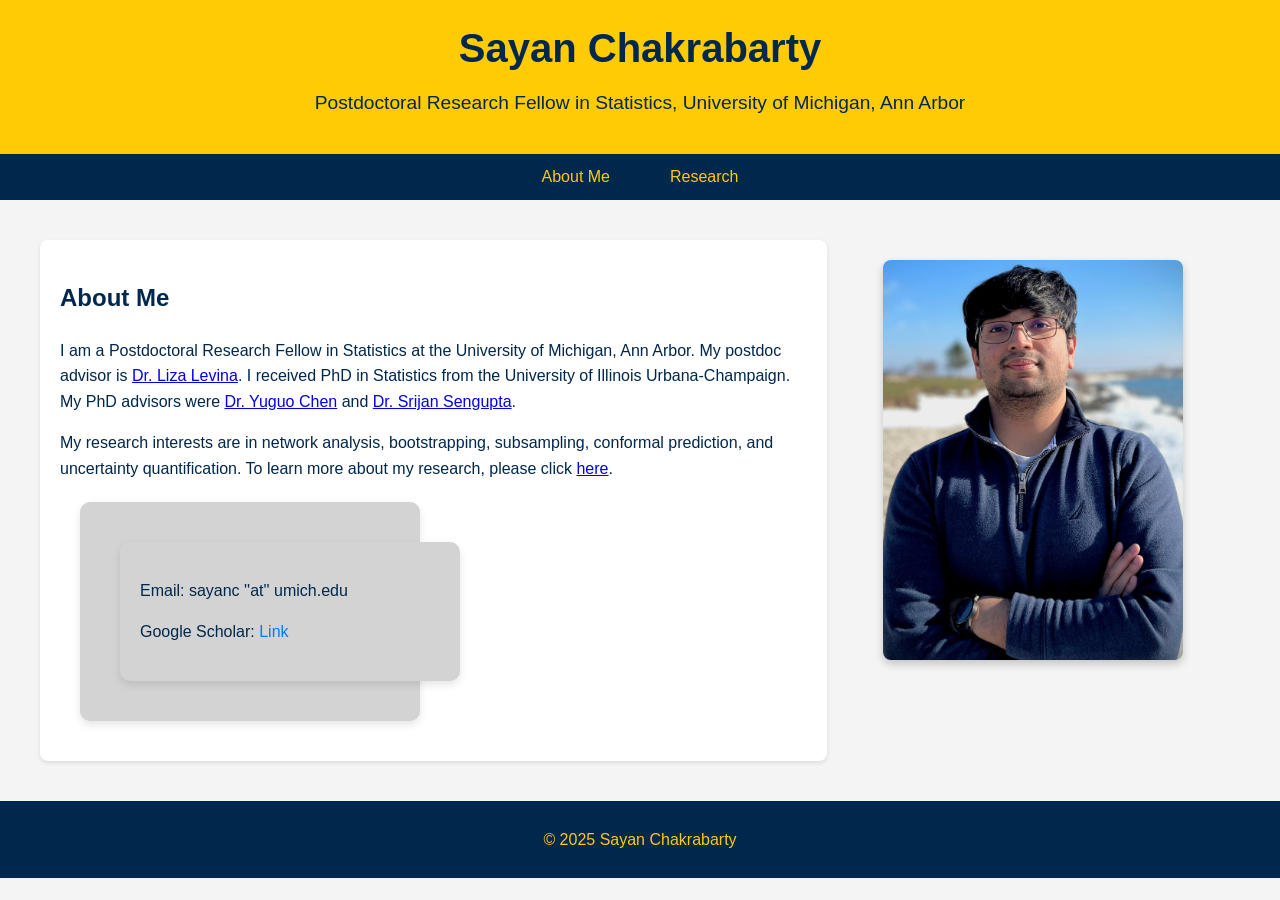
==== index.html @ 30eb1f75 "Update index.html" ====
<!DOCTYPE html>
<html lang="en">
<head>
    <meta charset="UTF-8">
    <meta name="viewport" content="width=device-width, initial-scale=1.0">
    <title>Sayan Chakrabarty</title>
    <link rel="stylesheet" href="styles.css">
    <script defer src="script.js"></script>
</head>
<body>
    <header>
        <div class="header-container">
            <h1 class="name">Sayan Chakrabarty</h1>
            <p class="affiliation">Postdoctoral Research Fellow in Statistics, University of Michigan, Ann Arbor</p>
        </div>
    </header>
    <nav>
        <ul class="nav-bar">
            <li><a href="#" data-tab="about">About Me</a></li>
<!--             <li><a href="#" data-tab="education">Education</a></li> -->
            <li><a href="#" data-tab="research">Research</a></li>
<!--             <li><a href="#" data-tab="experience">Experience</a></li>
            <li><a href="#" data-tab="contact">Contact</a></li> -->
        </ul>
    </nav>
    <main class="landing-page">
        <section class="about-container">
            <div class="about-text">
                <h2>About Me</h2>
                <p>I am a Postdoctoral Research Fellow in Statistics at the University of Michigan, Ann Arbor. My postdoc advisor is <a href="https://sites.google.com/umich.edu/elevina">Dr. Liza Levina</a>. I received PhD in Statistics from the University of Illinois Urbana-Champaign. My PhD advisors were <a href="https://publish.illinois.edu/yuguo/">Dr. Yuguo Chen</a> and <a href="https://sites.google.com/ncsu.edu/srijansengupta">Dr. Srijan Sengupta</a>.</p> 
                <p>My research interests are in network analysis, bootstrapping, subsampling, conformal prediction, and uncertainty quantification. To learn more about my research, please click <a href="#research">here</a>.</p>
                <section class="info-box">
            <div class="info-box">
        <p>Email: sayanc ''at''  umich.edu</p>
        <p>Google Scholar: <a href="https://scholar.google.com/citations?user=nLr_7kcAAAAJ&hl=en">Link</a></p>
    </div>
        </section>
            </div>
            <div class="about-image">
                <img src="profile-pic.jpg" alt="Your Photo" class="profile-pic">
            </div>
        </section>
    </main>
    
    <footer>
        <p>&copy; 2025 Sayan Chakrabarty</p>
    </footer>
</body>
</html>
---- styles.css ----
/* General Styles */
body {
    font-family: Arial, sans-serif;
    margin: 0;
    padding: 0;
    line-height: 1.6;
    background-color: #f4f4f4;
    color: #00274C; /* Blue for text */
}

header {
    background: #FFCB05; /* Maize background */
    color: #00274C; /* Blue text */
    padding: 1rem 0;
    text-align: center;
}

.header-container {
    max-width: 1200px;
    margin: 0 auto;
    text-align: center;
}

.name {
    font-size: 2.5rem;
    margin: 0;
}

.affiliation {
    font-size: 1.2rem;
    margin-top: 0.5rem;
}

/* Navigation Bar */
nav {
    background: #00274C; /* Blue background */
}

.nav-bar {
    display: flex;
    justify-content: center;
    list-style: none;
    margin: 0;
    padding: 0;
}

.nav-bar li {
    margin: 0 15px;
}

.nav-bar li a {
    text-decoration: none;
    color: #FFCB05; /* Maize for links */
    padding: 10px 15px;
    display: block;
}

.nav-bar li a:hover {
    background: #FFCB05;
    color: #00274C; /* Invert colors on hover */
    border-radius: 5px;
}

/* Landing Page Layout */
.landing-page {
    max-width: 1200px;
    margin: 20px auto;
    display: flex;
    gap: 20px;
    padding: 20px;
}

.about-container {
    display: flex;
    width: 100%;
    align-items: flex-start;
}

.about-text {
    flex: 2; /* Left 2/3 */
    background: #fff;
    padding: 20px;
    border-radius: 8px;
    box-shadow: 0 2px 4px rgba(0, 0, 0, 0.1);
}

.about-image {
    flex: 1; /* Right 1/3 */
    display: flex;
    justify-content: center;
    align-items: center;
    padding: 20px;
}

.profile-pic {
    width: 100%;
    max-width: 300px;
    height: auto;
    border-radius: 8px; /* Rectangle with slightly rounded corners */
    box-shadow: 0 4px 8px rgba(0, 0, 0, 0.2);
}

.info-box {
            background-color: #D3D3D3; /* Light Gray */
            padding: 20px;
            border-radius: 10px;
            width: 300px;
            margin: 20px;
            box-shadow: 0 4px 8px rgba(0, 0, 0, 0.1);
        }
        .info-box a {
            color: #007bff;
            text-decoration: none;
        }
        .info-box a:hover {
            text-decoration: underline;
        }

/* Footer */
footer {
    text-align: center;
    padding: 10px 0;
    background: #00274C;
    color: #FFCB05;
}
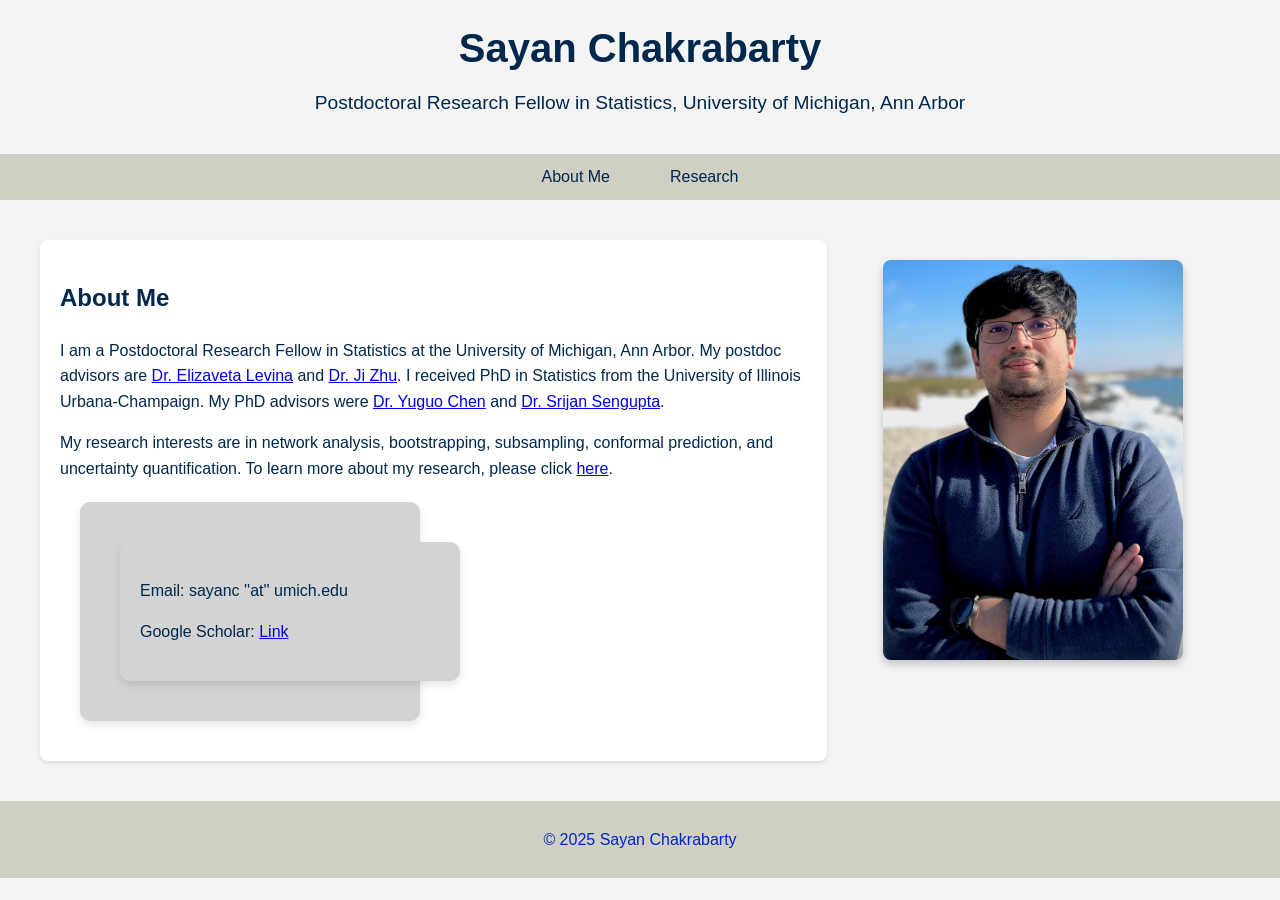
==== commit 1fa76404: "Update postdoc advisor information in index.html" ====
--- a/index.html
+++ b/index.html
@@ -27,7 +27,7 @@
         <section class="about-container">
             <div class="about-text">
                 <h2>About Me</h2>
-                <p>I am a Postdoctoral Research Fellow in Statistics at the University of Michigan, Ann Arbor. My postdoc advisor is <a href="https://sites.google.com/umich.edu/elevina">Dr. Liza Levina</a>. I received PhD in Statistics from the University of Illinois Urbana-Champaign. My PhD advisors were <a href="https://publish.illinois.edu/yuguo/">Dr. Yuguo Chen</a> and <a href="https://sites.google.com/ncsu.edu/srijansengupta">Dr. Srijan Sengupta</a>.</p> 
+                <p>I am a Postdoctoral Research Fellow in Statistics at the University of Michigan, Ann Arbor. My postdoc advisors are <a href="https://sites.google.com/umich.edu/elevina">Dr. Elizaveta Levina</a> and <a href="https://dept.stat.lsa.umich.edu/~jizhu/">Dr. Ji Zhu</a>. I received PhD in Statistics from the University of Illinois Urbana-Champaign. My PhD advisors were <a href="https://publish.illinois.edu/yuguo/">Dr. Yuguo Chen</a> and <a href="https://sites.google.com/ncsu.edu/srijansengupta">Dr. Srijan Sengupta</a>.</p> 
                 <p>My research interests are in network analysis, bootstrapping, subsampling, conformal prediction, and uncertainty quantification. To learn more about my research, please click <a href="#research">here</a>.</p>
                 <section class="info-box">
             <div class="info-box">
--- a/styles.css
+++ b/styles.css
@@ -9,7 +9,7 @@
 }
 
 header {
-    background: #FFCB05; /* Maize background */
+    background: #F4F4F4; /* Maize background */
     color: #00274C; /* Blue text */
     padding: 1rem 0;
     text-align: center;
@@ -33,7 +33,7 @@
 
 /* Navigation Bar */
 nav {
-    background: #00274C; /* Blue background */
+    background: #CFCFC4; /* Blue background */
 }
 
 .nav-bar {
@@ -50,14 +50,14 @@
 
 .nav-bar li a {
     text-decoration: none;
-    color: #FFCB05; /* Maize for links */
+    color: #00274C; /* Maize for links */
     padding: 10px 15px;
     display: block;
 }
 
 .nav-bar li a:hover {
-    background: #FFCB05;
-    color: #00274C; /* Invert colors on hover */
+    background: #0027C4;
+    color: #CFCFC4; /* Invert colors on hover */
     border-radius: 5px;
 }
 
@@ -108,18 +108,18 @@
             margin: 20px;
             box-shadow: 0 4px 8px rgba(0, 0, 0, 0.1);
         }
-        .info-box a {
+/*         .info-box a {
             color: #007bff;
             text-decoration: none;
         }
         .info-box a:hover {
             text-decoration: underline;
-        }
+        } */
 
 /* Footer */
 footer {
     text-align: center;
     padding: 10px 0;
-    background: #00274C;
-    color: #FFCB05;
+    background: #CFCFC4;
+    color: #0027C4;
 }
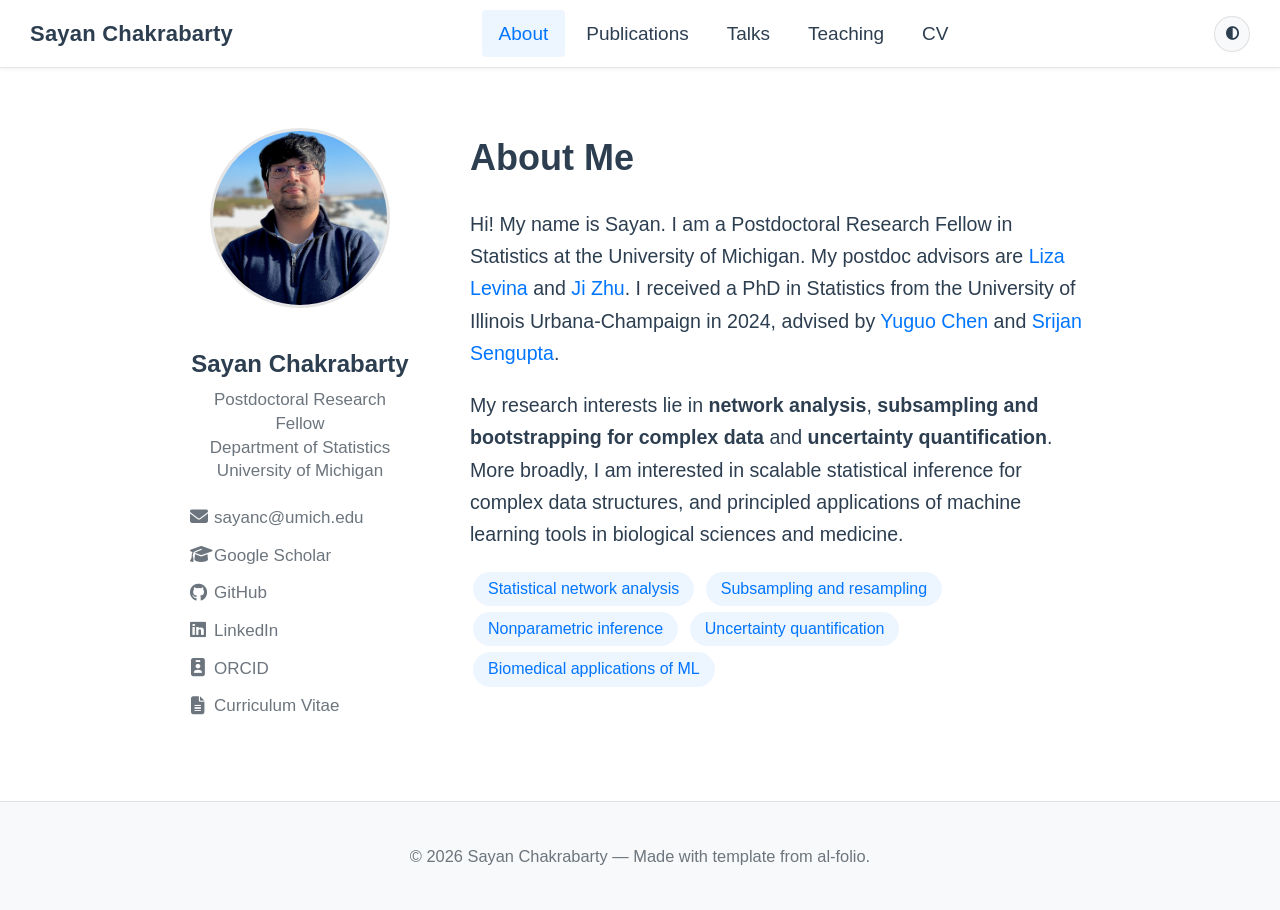
==== commit e25116b3: "Change to new website design, add CV, publications, talks, and teaching pages." ====
--- a/index.html
+++ b/index.html
@@ -1,49 +1,154 @@
 <!DOCTYPE html>
 <html lang="en">
 <head>
-    <meta charset="UTF-8">
-    <meta name="viewport" content="width=device-width, initial-scale=1.0">
-    <title>Sayan Chakrabarty</title>
-    <link rel="stylesheet" href="styles.css">
-    <script defer src="script.js"></script>
+  <meta charset="UTF-8" />
+  <meta name="viewport" content="width=device-width, initial-scale=1.0" />
+  <title>Sayan Chakrabarty</title>
+  <link rel="stylesheet" href="assets/css/main.css" />
+  <!-- Font Awesome for icons -->
+  <link rel="stylesheet" href="https://cdnjs.cloudflare.com/ajax/libs/font-awesome/6.4.0/css/all.min.css" />
+  <script src="assets/js/theme-toggle.js" defer></script>
+  <script src="assets/js/mobile-nav.js" defer></script>
 </head>
 <body>
-    <header>
-        <div class="header-container">
-            <h1 class="name">Sayan Chakrabarty</h1>
-            <p class="affiliation">Postdoctoral Research Fellow in Statistics, University of Michigan, Ann Arbor</p>
+
+  <!-- ===== Navbar ===== -->
+  <nav class="navbar">
+    <a class="navbar-brand" href="index.html">Sayan Chakrabarty</a>
+    <ul class="navbar-nav">
+      <li><a href="index.html" class="active">About</a></li>
+      <li><a href="publications.html">Publications</a></li>
+      <li><a href="talks.html">Talks</a></li>
+      <li><a href="teaching.html">Teaching</a></li>
+      <li><a href="cv.html">CV</a></li>
+    </ul>
+    <div class="navbar-actions">
+      <button class="menu-toggle" type="button" aria-label="Toggle navigation menu" aria-expanded="false" title="Menu">
+        <i class="fas fa-bars" aria-hidden="true"></i>
+      </button>
+      <button class="theme-toggle" type="button" aria-label="Toggle color mode" title="Toggle color mode">
+        <i class="fas fa-moon" aria-hidden="true"></i>
+      </button>
+    </div>
+  </nav>
+
+  <!-- ===== Main Content ===== -->
+  <main class="page-content">
+    <div class="about-grid">
+
+      <!-- Left: Profile Column -->
+      <div class="profile-column">
+        <img src="profile-pic.jpg" alt="Sayan Chakrabarty" />
+        <h2>Sayan Chakrabarty</h2>
+        <p class="affiliation">Postdoctoral Research Fellow<br>Department of Statistics<br>University of Michigan</p>
+
+        <div class="social-links">
+          <a href="mailto:sayanc@umich.edu">
+            <span class="icon"><i class="fas fa-envelope"></i></span>
+            sayanc@umich.edu
+          </a>
+          <a href="https://scholar.google.com/citations?user=nLr_7kcAAAAJ&hl=en" target="_blank">
+            <span class="icon"><i class="fas fa-graduation-cap"></i></span>
+            Google Scholar
+          </a>
+          <a href="https://github.com/sayan-ch" target="_blank">
+            <span class="icon"><i class="fab fa-github"></i></span>
+            GitHub
+          </a>
+           <a href="https://www.linkedin.com/in/sayanchakra/" target="_blank">
+            <span class="icon"><i class="fab fa-linkedin"></i></span>
+            LinkedIn
+          </a>
+          <a href="https://orcid.org/0000-0003-2372-2076" target="_blank">
+            <span class="icon"><i class="fas fa-id-badge"></i></span>
+            ORCID
+          <a href="cv.html">
+            <span class="icon"><i class="fas fa-file-alt"></i></span>
+            Curriculum Vitae
+          </a>
         </div>
-    </header>
-    <nav>
-        <ul class="nav-bar">
-            <li><a href="#" data-tab="about">About Me</a></li>
-<!--             <li><a href="#" data-tab="education">Education</a></li> -->
-            <li><a href="#" data-tab="research">Research</a></li>
-<!--             <li><a href="#" data-tab="experience">Experience</a></li>
-            <li><a href="#" data-tab="contact">Contact</a></li> -->
-        </ul>
-    </nav>
-    <main class="landing-page">
-        <section class="about-container">
-            <div class="about-text">
-                <h2>About Me</h2>
-                <p>I am a Postdoctoral Research Fellow in Statistics at the University of Michigan, Ann Arbor. My postdoc advisors are <a href="https://sites.google.com/umich.edu/elevina">Dr. Elizaveta Levina</a> and <a href="https://dept.stat.lsa.umich.edu/~jizhu/">Dr. Ji Zhu</a>. I received PhD in Statistics from the University of Illinois Urbana-Champaign. My PhD advisors were <a href="https://publish.illinois.edu/yuguo/">Dr. Yuguo Chen</a> and <a href="https://sites.google.com/ncsu.edu/srijansengupta">Dr. Srijan Sengupta</a>.</p> 
-                <p>My research interests are in network analysis, bootstrapping, subsampling, conformal prediction, and uncertainty quantification. To learn more about my research, please click <a href="#research">here</a>.</p>
-                <section class="info-box">
-            <div class="info-box">
-        <p>Email: sayanc ''at''  umich.edu</p>
-        <p>Google Scholar: <a href="https://scholar.google.com/citations?user=nLr_7kcAAAAJ&hl=en">Link</a></p>
+      </div>
+
+      <!-- Right: Bio Column -->
+      <div class="bio-column">
+        <h1>About Me</h1>
+
+        <p>
+          Hi! My name is Sayan. I am a Postdoctoral Research Fellow in Statistics at the University of Michigan.
+          My postdoc advisors are
+          <a href="https://sites.google.com/umich.edu/elevina" target="_blank">Liza Levina</a> and
+          <a href="https://dept.stat.lsa.umich.edu/~jizhu/" target="_blank">Ji Zhu</a>.
+          <!-- I am also collaborating with
+          <a href="#">Prof. Snigdha Panigrahi</a>,
+          <a href="#">Prof. Shelly Flagel</a>, and
+          <a href="#">Prof. Akbar Awaljee</a>. -->
+          I received a PhD in Statistics from the University of Illinois Urbana-Champaign in 2024, advised by
+          <a href="https://publish.illinois.edu/yuguo/" target="_blank">Yuguo Chen</a> and
+          <a href="https://sites.google.com/ncsu.edu/srijansengupta" target="_blank">Srijan Sengupta</a>.
+        </p>
+
+        <p>
+          My research interests lie in <strong>network analysis</strong>, <strong>subsampling and bootstrapping
+          for complex data</strong> and
+          <strong>uncertainty quantification</strong>. More broadly, I am interested in scalable statistical
+          inference for complex data structures, and principled applications of machine learning tools in
+          biological sciences and medicine.
+        </p>
+
+        <!-- <div class="intro-highlight">
+          <strong>Research Interests:</strong> Scalable inference for large networks, network bootstrap and
+          cross-validation, interpretability for network-assisted machine learning models, statistical methods
+          using randomization mechanisms, and applications of ML/AI in biomedical sciences.
+        </div> -->
+
+        <div>
+          <span class="tag-pill">Statistical network analysis</span>
+          <span class="tag-pill">Subsampling and resampling</span>
+          <span class="tag-pill">Nonparametric inference</span>
+          <span class="tag-pill">Uncertainty quantification</span>
+          <span class="tag-pill">Biomedical applications of ML</span>
+        </div>
+      </div>
     </div>
-        </section>
-            </div>
-            <div class="about-image">
-                <img src="profile-pic.jpg" alt="Your Photo" class="profile-pic">
-            </div>
-        </section>
-    </main>
-    
-    <footer>
-        <p>&copy; 2025 Sayan Chakrabarty</p>
-    </footer>
+
+    <!-- ===== News Section ===== -->
+    <!-- <div class="news-section">
+      <h2 class="section-title">News</h2>
+      <table class="news-table">
+        <tr>
+          <td>Mar 2026</td>
+          <td>Gave a lightning talk at <em>Recent Advances in Random Networks</em> (Chicago, USA) and presented a poster on Network Cross-Validation and Model Selection via Subsampling. Received a Travel Award from IMSI.</td>
+        </tr>
+        <tr>
+          <td>2025</td>
+          <td>Paper <a href="publications.html"><em>Network Cross-Validation and Model Selection via Subsampling</em></a> is under revision at <em>JRSS-B</em>. Preprint available on arXiv (2504.06903).</td>
+        </tr>
+        <tr>
+          <td>2025</td>
+          <td>Gave invited and contributed talks at multiple conferences including ICSDS (Seville), ICMS (London), JSM (Nashville), and IISA (Lincoln). Received two travel awards from IMS and IISA.</td>
+        </tr>
+        <tr>
+          <td>2025</td>
+          <td>Paper <a href="publications.html"><em>Subsampling Based Community Detection for Large Networks</em></a> published in <em>Statistica Sinica</em> (35) 1627–1648.</td>
+        </tr>
+        <tr>
+          <td>2024</td>
+          <td>Started as Postdoctoral Research Fellow at the University of Michigan, working with Profs. Elizaveta Levina and Ji Zhu.</td>
+        </tr>
+        <tr>
+          <td>2024</td>
+          <td>Received PhD in Statistics from the University of Illinois Urbana-Champaign.</td>
+        </tr>
+      </table>
+    </div> -->
+  </main>
+
+  <!-- ===== Footer ===== -->
+  <footer>
+    <p>&copy; 2026 Sayan Chakrabarty &mdash; Made with template from
+      <a href="https://github.com/alshedivat/al-folio" target="_blank">al-folio</a>.
+    </p>
+  </footer>
+
 </body>
 </html>
--- a/assets/css/main.css
+++ b/assets/css/main.css
@@ -0,0 +1,794 @@
+/* ===========================
+   Al-Folio Theme - Main CSS
+   =========================== */
+
+:root {
+  --global-bg-color: #ffffff;
+  --global-code-bg-color: #f8f9fa;
+  --global-text-color: #2c3e50;
+  --global-text-color-light: #6c757d;
+  --global-theme-color: #0075ff;
+  --global-hover-color: #0057bb;
+  --global-hover-text-color: #ffffff;
+  --global-footer-bg-color: #f8f9fa;
+  --global-footer-text-color: #6c757d;
+  --global-distill-app-color: #6c6c6c;
+  --global-divider-color: rgba(0,0,0,.1);
+  --global-card-bg-color: #ffffff;
+  --global-badge-color: #adb5bd;
+  --global-theme-tint: rgba(0,117,255,0.07);
+  color-scheme: light;
+}
+
+:root[data-theme="light"] {
+  color-scheme: light;
+}
+
+:root[data-theme="dark"] {
+  --global-bg-color: #0f141c;
+  --global-code-bg-color: #1b2430;
+  --global-text-color: #e6edf5;
+  --global-text-color-light: #b5c0ce;
+  --global-theme-color: #7aa2ff;
+  --global-hover-color: #9bb8ff;
+  --global-hover-text-color: #0f141c;
+  --global-footer-bg-color: #131c27;
+  --global-footer-text-color: #b5c0ce;
+  --global-distill-app-color: #b5c0ce;
+  --global-divider-color: rgba(255,255,255,0.14);
+  --global-card-bg-color: #121a25;
+  --global-badge-color: #8ea1b5;
+  --global-theme-tint: rgba(122,162,255,0.16);
+  color-scheme: dark;
+}
+
+@media (prefers-color-scheme: dark) {
+  :root:not([data-theme]) {
+    --global-bg-color: #0f141c;
+    --global-code-bg-color: #1b2430;
+    --global-text-color: #e6edf5;
+    --global-text-color-light: #b5c0ce;
+    --global-theme-color: #7aa2ff;
+    --global-hover-color: #9bb8ff;
+    --global-hover-text-color: #0f141c;
+    --global-footer-bg-color: #131c27;
+    --global-footer-text-color: #b5c0ce;
+    --global-distill-app-color: #b5c0ce;
+    --global-divider-color: rgba(255,255,255,0.14);
+    --global-card-bg-color: #121a25;
+    --global-badge-color: #8ea1b5;
+    --global-theme-tint: rgba(122,162,255,0.16);
+    color-scheme: dark;
+  }
+}
+
+* {
+  box-sizing: border-box;
+}
+
+html {
+  font-size: 125%;
+  scroll-behavior: smooth;
+}
+
+body {
+  font-family: "Source Sans Pro", -apple-system, BlinkMacSystemFont, "Segoe UI", Roboto, Oxygen, Ubuntu, Cantarell, "Fira Sans", "Droid Sans", "Helvetica Neue", sans-serif;
+  font-size: 1rem;
+  color: var(--global-text-color);
+  background-color: var(--global-bg-color);
+  margin: 0;
+  padding: 0;
+  line-height: 1.65;
+  min-height: 100vh;
+  display: flex;
+  flex-direction: column;
+}
+
+/* ---- Navbar ---- */
+.navbar {
+  background-color: var(--global-bg-color);
+  border-bottom: 1px solid var(--global-divider-color);
+  position: sticky;
+  top: 0;
+  z-index: 1000;
+  padding: 0.5rem 1.5rem;
+  display: flex;
+  align-items: center;
+  justify-content: space-between;
+  box-shadow: 0 1px 4px rgba(0,0,0,0.06);
+}
+
+.navbar-brand {
+  font-size: 1.1rem;
+  font-weight: 600;
+  color: var(--global-text-color) !important;
+  text-decoration: none;
+  letter-spacing: 0.01em;
+}
+
+.navbar-brand:hover {
+  color: var(--global-theme-color) !important;
+}
+
+.navbar-nav {
+  list-style: none;
+  display: flex;
+  flex-wrap: wrap;
+  gap: 0.2rem;
+  margin: 0;
+  padding: 0;
+  align-items: center;
+}
+
+.navbar-nav li a {
+  color: var(--global-text-color);
+  text-decoration: none;
+  padding: 0.4rem 0.85rem;
+  border-radius: 4px;
+  font-size: 0.95rem;
+  transition: background 0.15s, color 0.15s;
+  display: block;
+}
+
+.navbar-nav li a:hover,
+.navbar-nav li a.active {
+  color: var(--global-theme-color);
+  background-color: var(--global-theme-tint);
+}
+
+.navbar-actions {
+  display: inline-flex;
+  align-items: center;
+  gap: 0.45rem;
+}
+
+.menu-toggle {
+  border: 1px solid var(--global-divider-color);
+  background: var(--global-code-bg-color);
+  color: var(--global-text-color);
+  width: 36px;
+  height: 36px;
+  border-radius: 999px;
+  display: none;
+  align-items: center;
+  justify-content: center;
+  cursor: pointer;
+  transition: background-color 0.15s, color 0.15s, border-color 0.15s;
+}
+
+.menu-toggle:hover {
+  background: var(--global-theme-tint);
+  border-color: var(--global-theme-color);
+  color: var(--global-theme-color);
+}
+
+.menu-toggle:focus-visible {
+  outline: 2px solid var(--global-theme-color);
+  outline-offset: 2px;
+}
+
+.theme-toggle {
+  border: 1px solid var(--global-divider-color);
+  background: var(--global-code-bg-color);
+  color: var(--global-text-color);
+  width: 36px;
+  height: 36px;
+  border-radius: 999px;
+  display: inline-flex;
+  align-items: center;
+  justify-content: center;
+  cursor: pointer;
+  transition: background-color 0.15s, color 0.15s, border-color 0.15s;
+}
+
+.theme-toggle:hover {
+  background: var(--global-theme-tint);
+  border-color: var(--global-theme-color);
+  color: var(--global-theme-color);
+}
+
+.theme-toggle:focus-visible {
+  outline: 2px solid var(--global-theme-color);
+  outline-offset: 2px;
+}
+
+/* ---- Main Content ---- */
+.page-content {
+  max-width: 960px;
+  margin: 0 auto;
+  padding: 3rem 1.5rem 4rem;
+  flex: 1 0 auto;
+}
+
+/* ---- Profile / About Layout ---- */
+.about-grid {
+  display: grid;
+  grid-template-columns: 220px 1fr;
+  gap: 3rem;
+  align-items: start;
+}
+
+.profile-column {
+  text-align: center;
+}
+
+.profile-column img {
+  width: 180px;
+  height: 180px;
+  object-fit: cover;
+  object-position: center 2%;
+  border-radius: 50%;
+  border: 3px solid var(--global-divider-color);
+  margin-bottom: 1rem;
+}
+
+.profile-column h2 {
+  font-size: 1.2rem;
+  font-weight: 600;
+  margin: 0.3rem 0 0.2rem;
+  color: var(--global-text-color);
+}
+
+.profile-column .affiliation {
+  font-size: 0.85rem;
+  color: var(--global-text-color-light);
+  margin: 0 0 1rem;
+  line-height: 1.4;
+}
+
+.social-links {
+  display: flex;
+  flex-direction: column;
+  gap: 0.4rem;
+  align-items: flex-start;
+  margin-top: 0.8rem;
+}
+
+.social-links a {
+  color: var(--global-text-color-light);
+  text-decoration: none;
+  font-size: 0.85rem;
+  display: flex;
+  align-items: center;
+  gap: 0.4rem;
+  transition: color 0.15s;
+}
+
+.social-links a:hover {
+  color: var(--global-theme-color);
+}
+
+.social-links .icon {
+  width: 16px;
+  text-align: center;
+  font-size: 0.9rem;
+}
+
+.bio-column h1 {
+  font-size: 1.8rem;
+  font-weight: 700;
+  margin: 0 0 1rem;
+  color: var(--global-text-color);
+}
+
+.bio-column p {
+  font-size: 0.98rem;
+  margin-bottom: 0.9rem;
+  color: var(--global-text-color);
+}
+
+.bio-column a {
+  color: var(--global-theme-color);
+  text-decoration: none;
+}
+
+.bio-column a:hover {
+  color: var(--global-hover-color);
+  text-decoration: underline;
+}
+
+/* ---- News Section ---- */
+.news-section {
+  margin-top: 2.5rem;
+}
+
+.section-title {
+  font-size: 1.25rem;
+  font-weight: 600;
+  border-bottom: 2px solid var(--global-divider-color);
+  padding-bottom: 0.5rem;
+  margin-bottom: 1.2rem;
+  color: var(--global-text-color);
+}
+
+.news-table {
+  width: 100%;
+  border-collapse: collapse;
+}
+
+.news-table tr td {
+  padding: 0.45rem 0.6rem;
+  vertical-align: top;
+  font-size: 0.9rem;
+  border-bottom: 1px solid var(--global-divider-color);
+}
+
+.news-table tr td:first-child {
+  white-space: nowrap;
+  color: var(--global-text-color-light);
+  font-weight: 500;
+  width: 100px;
+}
+
+.news-table tr:last-child td {
+  border-bottom: none;
+}
+
+/* ---- Page Headings ---- */
+.page-header {
+  font-size: 2rem;
+  font-weight: 700;
+  margin: 0 0 1.5rem;
+  padding-bottom: 0.5rem;
+  border-bottom: 2px solid var(--global-divider-color);
+}
+
+/* ---- CV Page ---- */
+.cv-section {
+  margin-bottom: 2.2rem;
+}
+
+.cv-section h3 {
+  font-size: 1.1rem;
+  font-weight: 700;
+  text-transform: uppercase;
+  letter-spacing: 0.05em;
+  color: var(--global-text-color);
+  border-bottom: 1px solid var(--global-divider-color);
+  padding-bottom: 0.4rem;
+  margin-bottom: 1rem;
+}
+
+.cv-entry {
+  display: flex;
+  justify-content: space-between;
+  align-items: flex-start;
+  margin-bottom: 1.1rem;
+}
+
+.cv-entry-left {
+  flex: 1;
+}
+
+.cv-entry-left strong {
+  display: block;
+  font-size: 0.97rem;
+}
+
+.cv-entry-left em {
+  font-size: 0.9rem;
+  color: var(--global-text-color-light);
+}
+
+.cv-entry-left .cv-detail {
+  display: block;
+  font-size: 0.88rem;
+  color: var(--global-text-color-light);
+  margin-top: 0.2rem;
+}
+
+.cv-detail-row {
+  display: flex;
+  justify-content: space-between;
+  align-items: flex-start;
+  gap: 1rem;
+  margin-top: 0.2rem;
+}
+
+.cv-detail-row .cv-detail {
+  margin-top: 0;
+  flex: 1;
+}
+
+.cv-detail-year {
+  font-size: 0.88rem;
+  color: var(--global-text-color-light);
+  text-align: right;
+  min-width: 130px;
+  white-space: nowrap;
+}
+
+.cv-entry-right {
+  font-size: 0.88rem;
+  color: var(--global-text-color-light);
+  text-align: right;
+  min-width: 130px;
+  padding-left: 1rem;
+  white-space: nowrap;
+}
+
+.cv-download-btn {
+  display: inline-flex;
+  align-items: center;
+  gap: 0.4rem;
+  background-color: var(--global-theme-color);
+  color: white !important;
+  padding: 0.5rem 1.1rem;
+  border-radius: 5px;
+  text-decoration: none !important;
+  font-size: 0.9rem;
+  margin-bottom: 2rem;
+  transition: background-color 0.15s;
+}
+
+.cv-download-btn:hover {
+  background-color: var(--global-hover-color);
+}
+
+/* ---- Research Page ---- */
+.research-card {
+  background: var(--global-card-bg-color);
+  border: 1px solid var(--global-divider-color);
+  border-radius: 8px;
+  padding: 1.4rem 1.5rem;
+  margin-bottom: 1.2rem;
+  transition: box-shadow 0.2s;
+}
+
+.research-card:hover {
+  box-shadow: 0 3px 14px rgba(0,0,0,0.08);
+}
+
+.research-card h4 {
+  font-size: 1.05rem;
+  font-weight: 600;
+  margin: 0 0 0.6rem;
+  color: var(--global-text-color);
+}
+
+.research-card p {
+  font-size: 0.92rem;
+  color: var(--global-text-color);
+  margin: 0;
+  line-height: 1.6;
+}
+
+.research-interests-grid {
+  display: grid;
+  grid-template-columns: repeat(auto-fit, minmax(260px, 1fr));
+  gap: 1.1rem;
+  margin-top: 0.5rem;
+}
+
+/* ---- Publications Page ---- */
+.pub-list {
+  list-style: none;
+  padding: 0;
+  margin: 0;
+}
+
+.pub-item {
+  display: flex;
+  gap: 1.2rem;
+  padding: 1.2rem 0;
+  border-bottom: 1px solid var(--global-divider-color);
+  align-items: flex-start;
+}
+
+.pub-item:last-child {
+  border-bottom: none;
+}
+
+.pub-year-badge {
+  min-width: 52px;
+  background: var(--global-theme-color);
+  color: white;
+  border-radius: 4px;
+  text-align: center;
+  font-size: 0.82rem;
+  font-weight: 600;
+  padding: 0.25rem 0.4rem;
+  line-height: 1.2;
+  margin-top: 0.15rem;
+  flex-shrink: 0;
+}
+
+.pub-year-badge.ongoing {
+  background: #6c757d;
+}
+
+.pub-content .pub-title {
+  font-size: 0.97rem;
+  font-weight: 600;
+  color: var(--global-text-color);
+  margin: 0 0 0.25rem;
+}
+
+.pub-content .pub-authors {
+  font-size: 0.88rem;
+  color: var(--global-text-color-light);
+  margin: 0 0 0.25rem;
+}
+
+.pub-content .pub-venue {
+  font-size: 0.88rem;
+  color: var(--global-text-color-light);
+  font-style: italic;
+  margin: 0 0 0.4rem;
+}
+
+.pub-links {
+  display: flex;
+  gap: 0.5rem;
+  flex-wrap: wrap;
+}
+
+.pub-badge {
+  display: inline-block;
+  padding: 0.15rem 0.6rem;
+  border-radius: 4px;
+  font-size: 0.78rem;
+  font-weight: 600;
+  text-decoration: none;
+  transition: opacity 0.15s;
+}
+
+.pub-badge:hover {
+  opacity: 0.8;
+  text-decoration: none;
+}
+
+.pub-badge.preprint {
+  background: #fff3cd;
+  color: #856404;
+  border: 1px solid #ffc107;
+}
+
+.pub-badge.article {
+  background: #d1e7dd;
+  color: #0f5132;
+  border: 1px solid #198754;
+}
+
+.pub-badge.revision {
+  background: #cfe2ff;
+  color: #084298;
+  border: 1px solid #0d6efd;
+}
+
+.pub-me {
+  font-weight: 700;
+  color: var(--global-text-color);
+}
+
+/* ---- Teaching Page ---- */
+.teaching-entry {
+  margin-bottom: 1.8rem;
+}
+
+.teaching-entry .inst-header {
+  display: flex;
+  justify-content: space-between;
+  align-items: flex-start;
+  margin-bottom: 0.5rem;
+}
+
+.teaching-entry .inst-name {
+  font-weight: 700;
+  font-size: 1rem;
+}
+
+.teaching-entry .inst-location {
+  font-size: 0.88rem;
+  color: var(--global-text-color-light);
+  text-align: right;
+}
+
+.teaching-role-group {
+  margin-bottom: 0.7rem;
+  padding-left: 0.8rem;
+  border-left: 3px solid var(--global-theme-color);
+}
+
+.teaching-role-group .role-title {
+  font-style: italic;
+  font-size: 0.9rem;
+  color: var(--global-text-color-light);
+  margin-bottom: 0.3rem;
+}
+
+.teaching-course-row {
+  display: flex;
+  justify-content: space-between;
+  font-size: 0.9rem;
+  padding: 0.2rem 0;
+}
+
+.teaching-course-row .course-code {
+  color: var(--global-text-color);
+}
+
+.teaching-course-row .course-term {
+  color: var(--global-text-color-light);
+  font-size: 0.85rem;
+}
+
+/* ---- Presentations Table ---- */
+.presentations-table {
+  width: 100%;
+  border-collapse: collapse;
+  font-size: 0.9rem;
+}
+
+.presentations-table thead tr {
+  background: var(--global-code-bg-color);
+}
+
+.presentations-table th {
+  font-weight: 600;
+  padding: 0.6rem 0.9rem;
+  border-bottom: 2px solid var(--global-divider-color);
+  text-align: left;
+}
+
+.presentations-table td {
+  padding: 0.5rem 0.9rem;
+  vertical-align: top;
+  border-bottom: 1px solid var(--global-divider-color);
+}
+
+.presentations-table tr:last-child td {
+  border-bottom: none;
+}
+
+.badge-type {
+  display: inline-block;
+  padding: 0.15rem 0.55rem;
+  border-radius: 3px;
+  font-size: 0.75rem;
+  font-weight: 600;
+  background: #e9ecef;
+  color: #495057;
+}
+
+.badge-type.invited { background: #d1e7dd; color: #0f5132; }
+.badge-type.contributed { background: #cfe2ff; color: #084298; }
+.badge-type.poster { background: #fff3cd; color: #856404; }
+.badge-type.lightning { background: #f8d7da; color: #842029; }
+
+/* ---- Awards List ---- */
+.awards-list {
+  list-style: none;
+  padding: 0;
+}
+
+.awards-list li {
+  display: flex;
+  justify-content: space-between;
+  padding: 0.5rem 0;
+  border-bottom: 1px solid var(--global-divider-color);
+  font-size: 0.92rem;
+}
+
+.awards-list li:last-child {
+  border-bottom: none;
+}
+
+.award-text { flex: 1; }
+.award-year {
+  color: var(--global-text-color-light);
+  min-width: 60px;
+  text-align: right;
+}
+
+/* ---- Footer ---- */
+footer {
+  background: var(--global-footer-bg-color);
+  border-top: 1px solid var(--global-divider-color);
+  padding: 1.2rem 1.5rem;
+  text-align: center;
+  font-size: 0.82rem;
+  color: var(--global-footer-text-color);
+  margin-top: auto;
+}
+
+footer a {
+  color: var(--global-text-color-light);
+  text-decoration: none;
+}
+
+footer a:hover {
+  color: var(--global-theme-color);
+}
+
+/* ---- Utility ---- */
+a { color: var(--global-theme-color); }
+a:hover { color: var(--global-hover-color); }
+
+.tag-pill {
+  display: inline-block;
+  background: var(--global-theme-tint);
+  color: var(--global-theme-color);
+  border-radius: 20px;
+  padding: 0.2rem 0.75rem;
+  font-size: 0.8rem;
+  margin: 0.15rem;
+}
+
+.intro-highlight {
+  background: var(--global-code-bg-color);
+  border-left: 4px solid var(--global-theme-color);
+  padding: 1rem 1.2rem;
+  border-radius: 0 6px 6px 0;
+  margin-bottom: 1.5rem;
+  font-size: 0.93rem;
+}
+
+/* ---- Responsive ---- */
+@media (max-width: 720px) {
+  .about-grid {
+    grid-template-columns: 1fr;
+    gap: 1.5rem;
+  }
+
+  .profile-column {
+    display: flex;
+    flex-direction: column;
+    align-items: center;
+  }
+
+  .cv-entry {
+    flex-direction: column;
+  }
+
+  .cv-entry-right {
+    text-align: left;
+    padding-left: 0;
+    margin-top: 0.2rem;
+  }
+
+  .cv-detail-row {
+    flex-direction: column;
+    gap: 0.1rem;
+  }
+
+  .cv-detail-year {
+    text-align: left;
+    min-width: 0;
+  }
+
+  .page-content {
+    padding: 2rem 1rem 3rem;
+  }
+
+  .navbar {
+    flex-wrap: wrap;
+    gap: 0.45rem;
+  }
+
+  .menu-toggle {
+    display: inline-flex;
+  }
+
+  .navbar-nav {
+    display: none;
+    width: 100%;
+    order: 3;
+    flex-direction: column;
+    align-items: stretch;
+    gap: 0.25rem;
+    padding-top: 0.35rem;
+  }
+
+  .navbar.menu-open .navbar-nav {
+    display: flex;
+  }
+
+  .navbar-nav li a {
+    padding: 0.55rem 0.8rem;
+  }
+
+  .navbar-actions {
+    margin-left: auto;
+  }
+}
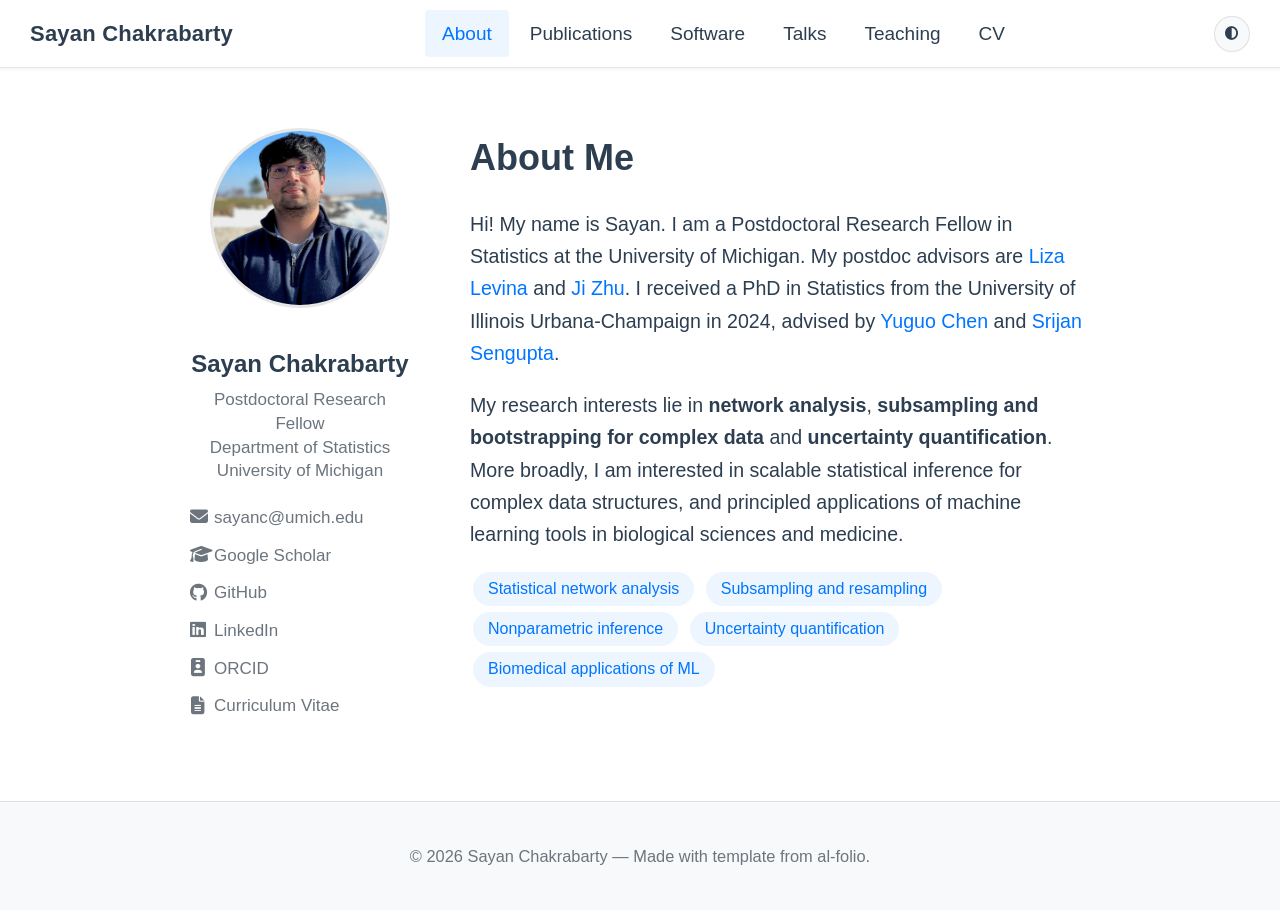
==== commit 663a0811: "Add Software page with netOP" ====
--- a/index.html
+++ b/index.html
@@ -18,6 +18,7 @@
     <ul class="navbar-nav">
       <li><a href="index.html" class="active">About</a></li>
       <li><a href="publications.html">Publications</a></li>
+      <li><a href="software.html">Software</a></li>
       <li><a href="talks.html">Talks</a></li>
       <li><a href="teaching.html">Teaching</a></li>
       <li><a href="cv.html">CV</a></li>
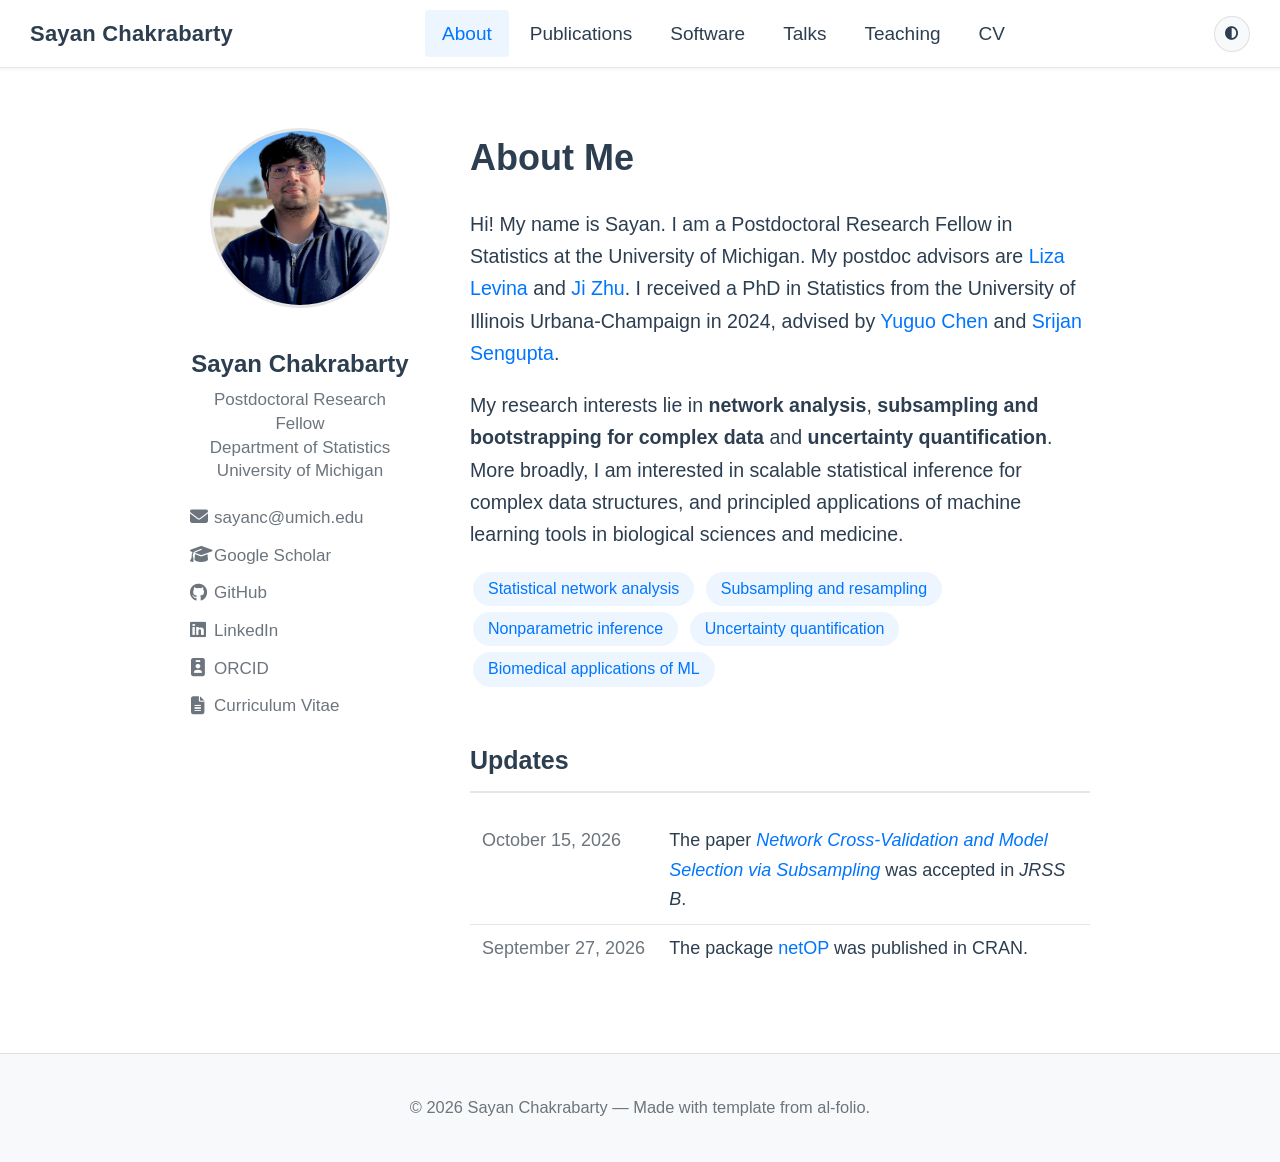
==== commit 6c0c25e6: "Add dated publication and CRAN updates to About page" ====
--- a/index.html
+++ b/index.html
@@ -82,7 +82,7 @@
           <!-- I am also collaborating with
           <a href="#">Prof. Snigdha Panigrahi</a>,
           <a href="#">Prof. Shelly Flagel</a>, and
-          <a href="#">Prof. Akbar Awaljee</a>. -->
+          <a href="#">Prof. Akbar Waljee</a>. -->
           I received a PhD in Statistics from the University of Illinois Urbana-Champaign in 2024, advised by
           <a href="https://publish.illinois.edu/yuguo/" target="_blank">Yuguo Chen</a> and
           <a href="https://sites.google.com/ncsu.edu/srijansengupta" target="_blank">Srijan Sengupta</a>.
@@ -109,6 +109,22 @@
           <span class="tag-pill">Uncertainty quantification</span>
           <span class="tag-pill">Biomedical applications of ML</span>
         </div>
+
+        <section class="news-section" aria-labelledby="updates-heading">
+          <h2 class="section-title" id="updates-heading">Updates</h2>
+          <table class="news-table">
+            <tbody>
+              <tr>
+                <td><time datetime="2026-10-15">October 15, 2026</time></td>
+                <td>The paper <a href="publications.html"><em>Network Cross-Validation and Model Selection via Subsampling</em></a> was accepted in <em>JRSS B</em>.</td>
+              </tr>
+              <tr>
+                <td><time datetime="2026-09-27">September 27, 2026</time></td>
+                <td>The package <a href="software.html">netOP</a> was published in CRAN.</td>
+              </tr>
+            </tbody>
+          </table>
+        </section>
       </div>
     </div>
 
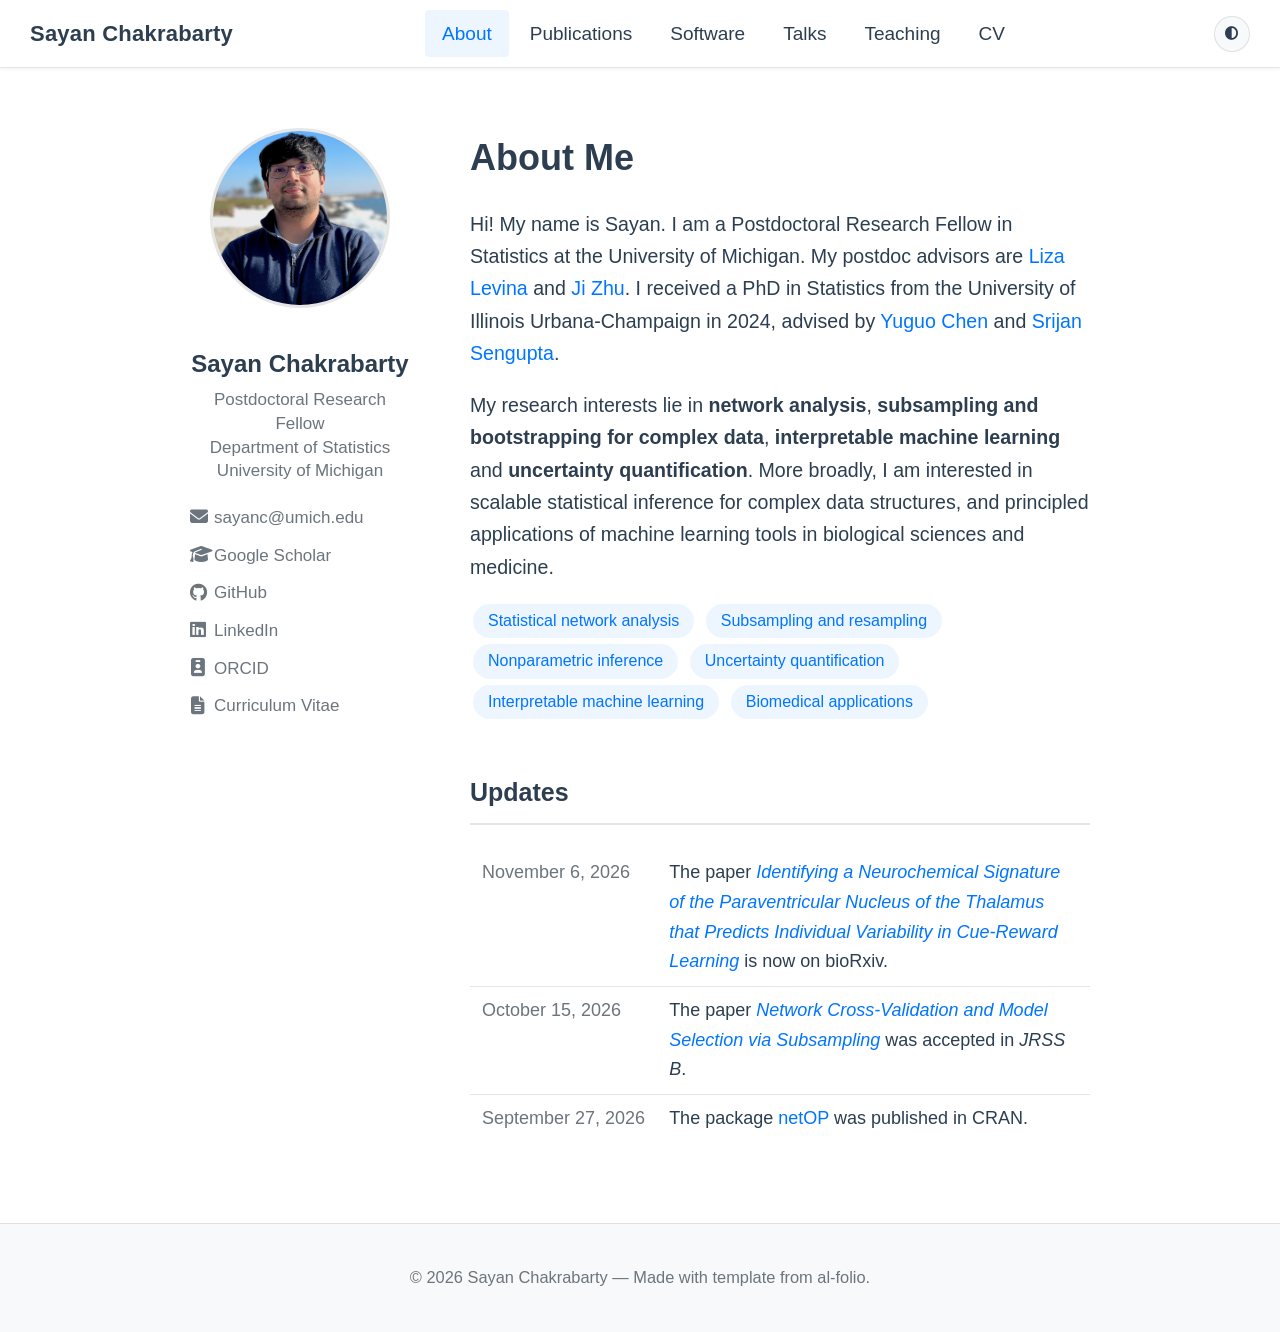
==== commit a2384832: "Update CV and bioRxiv publication" ====
--- a/index.html
+++ b/index.html
@@ -90,7 +90,7 @@
 
         <p>
           My research interests lie in <strong>network analysis</strong>, <strong>subsampling and bootstrapping
-          for complex data</strong> and
+          for complex data</strong>, <strong>interpretable machine learning</strong> and
           <strong>uncertainty quantification</strong>. More broadly, I am interested in scalable statistical
           inference for complex data structures, and principled applications of machine learning tools in
           biological sciences and medicine.
@@ -107,13 +107,18 @@
           <span class="tag-pill">Subsampling and resampling</span>
           <span class="tag-pill">Nonparametric inference</span>
           <span class="tag-pill">Uncertainty quantification</span>
-          <span class="tag-pill">Biomedical applications of ML</span>
+          <span class="tag-pill">Interpretable machine learning</span>
+          <span class="tag-pill">Biomedical applications</span>
         </div>
 
         <section class="news-section" aria-labelledby="updates-heading">
           <h2 class="section-title" id="updates-heading">Updates</h2>
           <table class="news-table">
             <tbody>
+              <tr>
+                <td><time datetime="2026-11-06">November 6, 2026</time></td>
+                <td>The paper <a href="https://www.biorxiv.org/content/10.64898/2026.11.06.764855v1" target="_blank"><em>Identifying a Neurochemical Signature of the Paraventricular Nucleus of the Thalamus that Predicts Individual Variability in Cue-Reward Learning</em></a> is now on bioRxiv.</td>
+              </tr>
               <tr>
                 <td><time datetime="2026-10-15">October 15, 2026</time></td>
                 <td>The paper <a href="publications.html"><em>Network Cross-Validation and Model Selection via Subsampling</em></a> was accepted in <em>JRSS B</em>.</td>
--- a/assets/css/main.css
+++ b/assets/css/main.css
@@ -497,6 +497,10 @@
   background: #6c757d;
 }
 
+.pub-year-badge.submitted {
+  background: #6f42c1;
+}
+
 .pub-content .pub-title {
   font-size: 0.97rem;
   font-weight: 600;
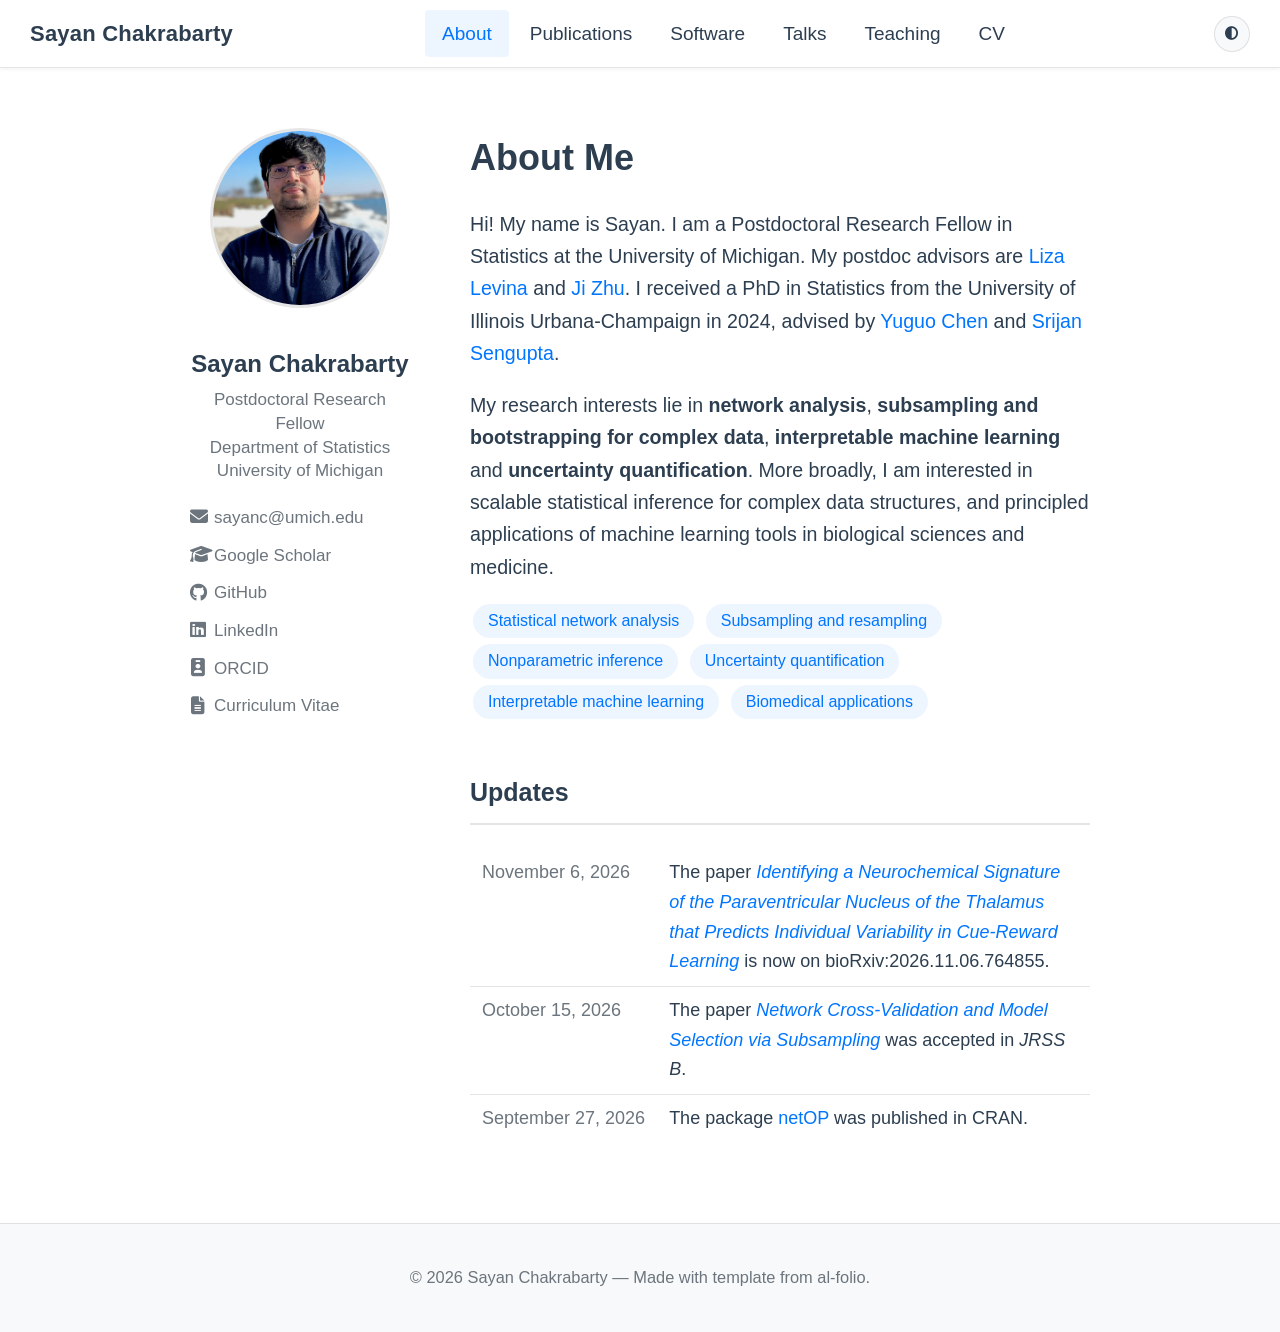
==== commit 2c9fc676: "Show bioRxiv number on publication and update" ====
--- a/index.html
+++ b/index.html
@@ -117,7 +117,7 @@
             <tbody>
               <tr>
                 <td><time datetime="2026-11-06">November 6, 2026</time></td>
-                <td>The paper <a href="https://www.biorxiv.org/content/10.64898/2026.11.06.764855v1" target="_blank"><em>Identifying a Neurochemical Signature of the Paraventricular Nucleus of the Thalamus that Predicts Individual Variability in Cue-Reward Learning</em></a> is now on bioRxiv.</td>
+                <td>The paper <a href="https://www.biorxiv.org/content/10.64898/2026.11.06.764855v1" target="_blank"><em>Identifying a Neurochemical Signature of the Paraventricular Nucleus of the Thalamus that Predicts Individual Variability in Cue-Reward Learning</em></a> is now on bioRxiv:2026.11.06.764855.</td>
               </tr>
               <tr>
                 <td><time datetime="2026-10-15">October 15, 2026</time></td>
